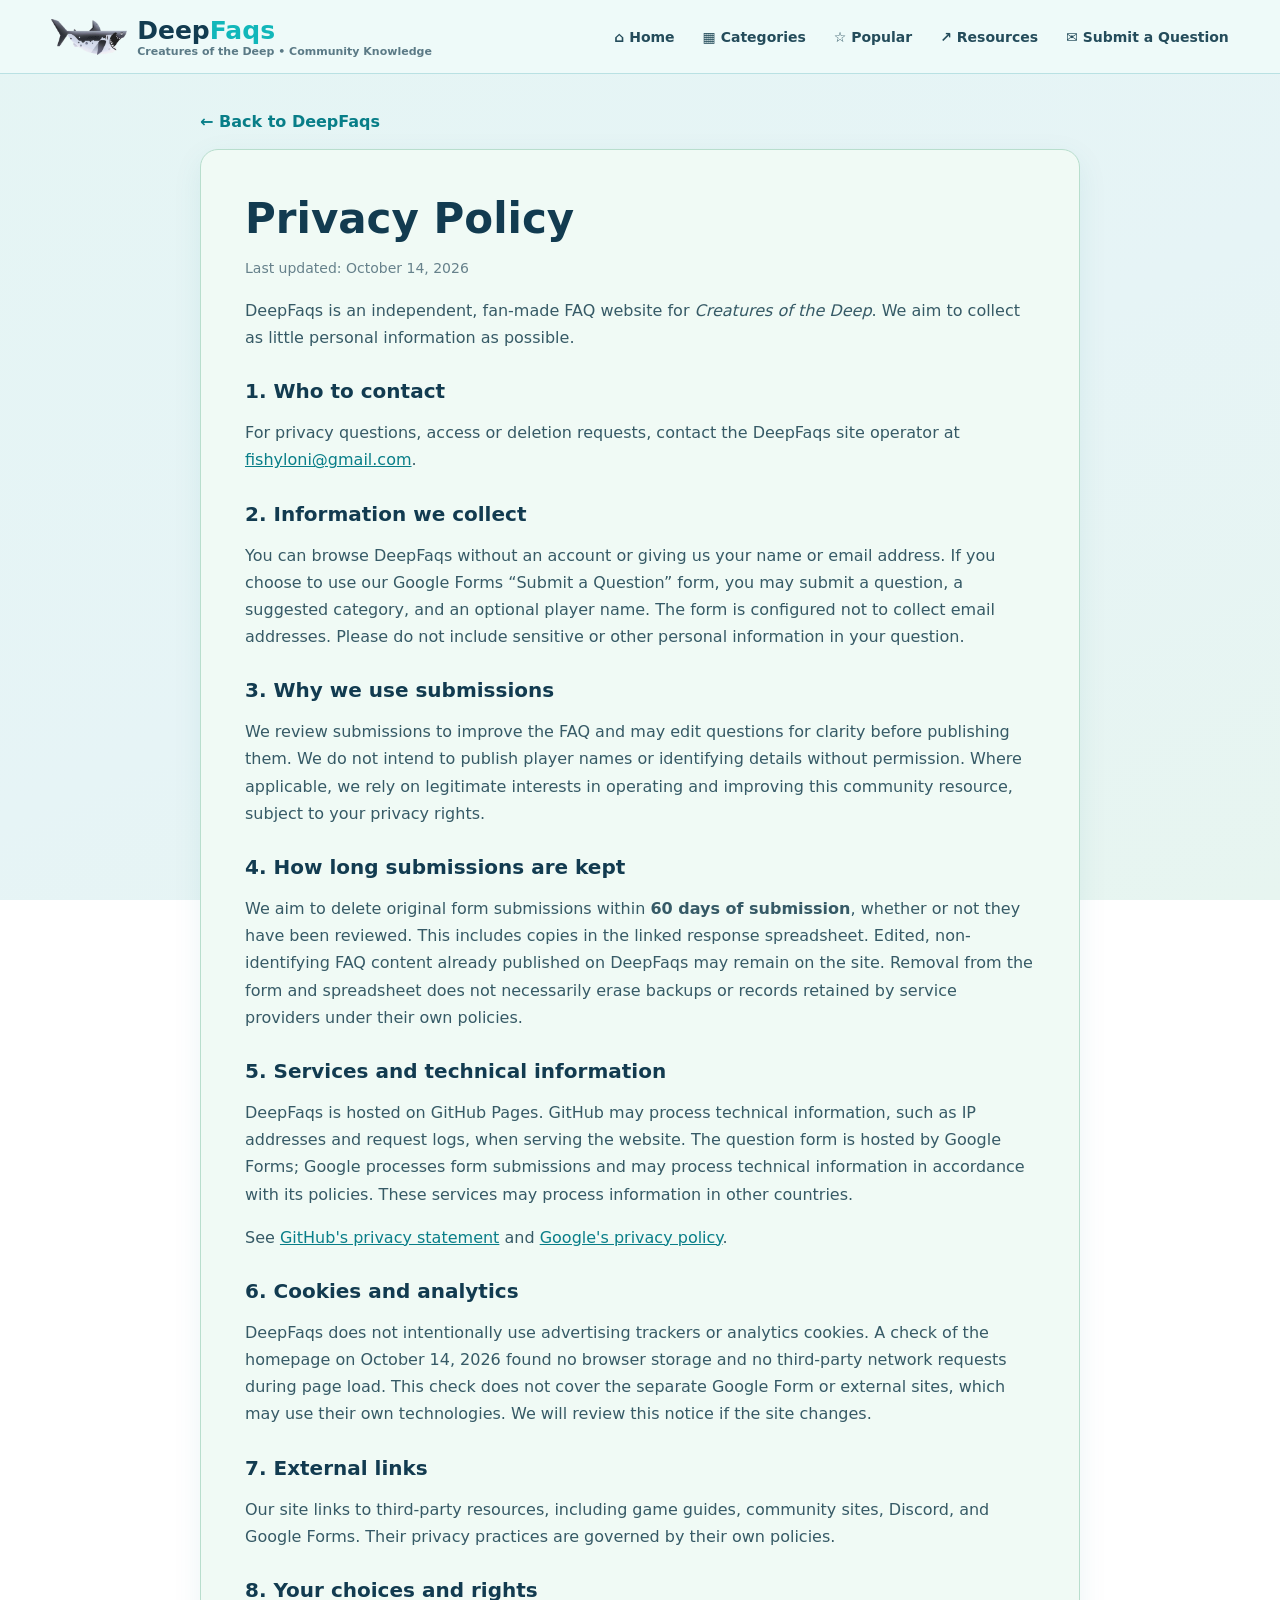
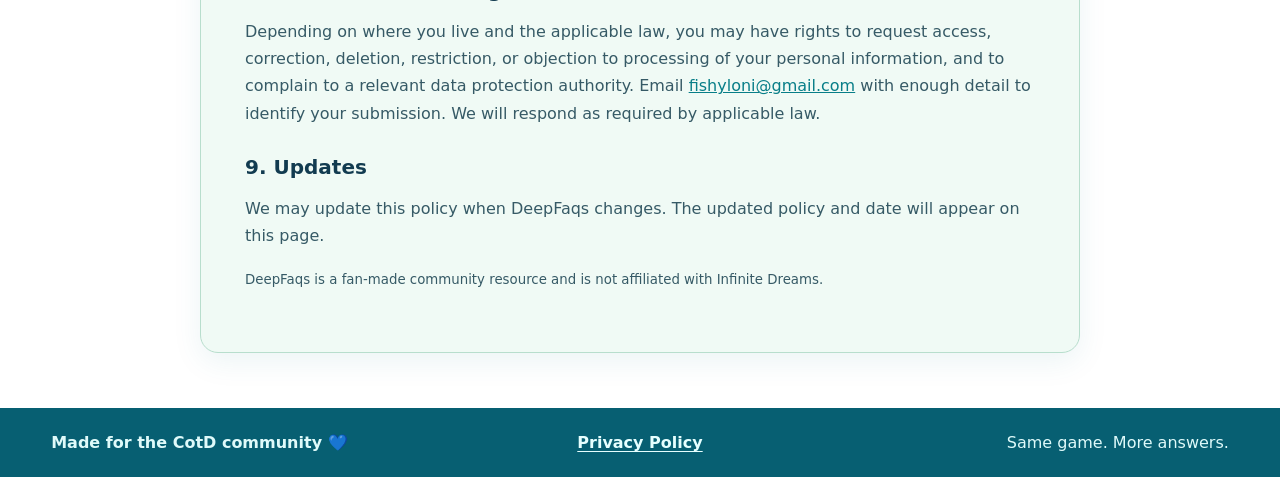
==== privacy.html @ 6b86ec0f "Add files via upload" ====
<!doctype html>
<html lang="en">
<head>
<meta charset="utf-8"><meta name="viewport" content="width=device-width,initial-scale=1">
<title>Privacy Policy — DeepFaqs</title>
<meta name="description" content="How DeepFaqs handles question submissions and visitor privacy.">
<link rel="stylesheet" href="styles.css">
</head>
<body>
<header>
  <a class="brand" href="index.html#home"><img class="brand-shark" src="assets/deepfaqs-shark.png" alt=""><span><b>Deep<span>Faqs</span></b><small>Creatures of the Deep • Community Knowledge</small></span></a>
  <nav><a href="index.html#home">⌂ Home</a><a href="index.html#categories">▦ Categories</a><a href="index.html#popular">☆ Popular</a><a href="index.html#resources">↗ Resources</a><a href="index.html#submit-question">✉ Submit a Question</a></nav>
</header>
<main class="privacy-main">
  <a class="privacy-back" href="index.html">← Back to DeepFaqs</a>
  <article class="privacy-panel">
    <h1>Privacy Policy</h1>
    <p class="privacy-updated">Last updated: October 14, 2026</p>
    <p>DeepFaqs is an independent, fan-made FAQ website for <em>Creatures of the Deep</em>. We aim to collect as little personal information as possible.</p>
    <h2>1. Who to contact</h2>
    <p>For privacy questions, access or deletion requests, contact the DeepFaqs site operator at <a href="mailto:fishyloni@gmail.com">fishyloni@gmail.com</a>.</p>
    <h2>2. Information we collect</h2>
    <p>You can browse DeepFaqs without an account or giving us your name or email address. If you choose to use our Google Forms “Submit a Question” form, you may submit a question, a suggested category, and an optional player name. The form is configured not to collect email addresses. Please do not include sensitive or other personal information in your question.</p>
    <h2>3. Why we use submissions</h2>
    <p>We review submissions to improve the FAQ and may edit questions for clarity before publishing them. We do not intend to publish player names or identifying details without permission. Where applicable, we rely on legitimate interests in operating and improving this community resource, subject to your privacy rights.</p>
    <h2>4. How long submissions are kept</h2>
    <p>We aim to delete original form submissions within <strong>60 days of submission</strong>, whether or not they have been reviewed. This includes copies in the linked response spreadsheet. Edited, non-identifying FAQ content already published on DeepFaqs may remain on the site. Removal from the form and spreadsheet does not necessarily erase backups or records retained by service providers under their own policies.</p>
    <h2>5. Services and technical information</h2>
    <p>DeepFaqs is hosted on GitHub Pages. GitHub may process technical information, such as IP addresses and request logs, when serving the website. The question form is hosted by Google Forms; Google processes form submissions and may process technical information in accordance with its policies. These services may process information in other countries.</p>
    <p>See <a href="https://docs.github.com/en/site-policy/privacy-policies/github-general-privacy-statement" target="_blank" rel="noopener noreferrer">GitHub's privacy statement</a> and <a href="https://policies.google.com/privacy" target="_blank" rel="noopener noreferrer">Google's privacy policy</a>.</p>
    <h2>6. Cookies and analytics</h2>
    <p>DeepFaqs does not intentionally use advertising trackers or analytics cookies. A check of the homepage on October 14, 2026 found no browser storage and no third-party network requests during page load. This check does not cover the separate Google Form or external sites, which may use their own technologies. We will review this notice if the site changes.</p>
    <h2>7. External links</h2>
    <p>Our site links to third-party resources, including game guides, community sites, Discord, and Google Forms. Their privacy practices are governed by their own policies.</p>
    <h2>8. Your choices and rights</h2>
    <p>Depending on where you live and the applicable law, you may have rights to request access, correction, deletion, restriction, or objection to processing of your personal information, and to complain to a relevant data protection authority. Email <a href="mailto:fishyloni@gmail.com">fishyloni@gmail.com</a> with enough detail to identify your submission. We will respond as required by applicable law.</p>
    <h2>9. Updates</h2>
    <p>We may update this policy when DeepFaqs changes. The updated policy and date will appear on this page.</p>
    <p><small>DeepFaqs is a fan-made community resource and is not affiliated with Infinite Dreams.</small></p>
  </article>
</main>
<footer><b>Made for the CotD community 💙</b><a href="privacy.html" aria-current="page">Privacy Policy</a><span>Same game. More answers.</span></footer>
</body>
</html>
---- styles.css ----
:root{--ink:#123b50;--teal:#12bec2;--deep:#075f72;--line:#d7edf1;--panel:rgba(255,255,255,.95)}
*{box-sizing:border-box}html{scroll-behavior:smooth}body{margin:0;font-family:Inter,ui-rounded,"Arial Rounded MT Bold",system-ui,sans-serif;color:var(--ink);background:#eaf8f7}
header{height:74px;background:rgba(255,255,255,.96);display:flex;align-items:center;justify-content:space-between;padding:0 max(4vw,28px);position:sticky;top:0;z-index:10;border-bottom:1px solid #d8eef1}
.brand{display:flex;align-items:center;gap:10px;text-decoration:none;color:var(--ink)}.brand .fish{font-size:32px}.brand b{font-size:25px;display:block}.brand b span{color:#12b7ba}.brand small{display:block;color:#5b7a86;font-size:11px;font-weight:700}
nav{display:flex;gap:28px}nav a{text-decoration:none;color:#244c5b;font-weight:800;font-size:14px}
.hero{min-height:400px;background:linear-gradient(90deg,rgba(15,194,202,.78),rgba(0,151,168,.42)),url("assets/cotd-background.png") center/cover no-repeat;display:flex;align-items:center}
.hero-inner{width:min(1180px,92%);margin:auto;padding:55px 0}.hero h1{font-size:clamp(30px,4vw,54px);line-height:1.08;margin:0 0 28px;color:#fff;text-shadow:0 2px 12px #006b7680}.hero em{font-style:normal;color:#fff59b}
.search{height:66px;background:#fff;border-radius:16px;display:flex;align-items:center;max-width:820px;box-shadow:0 8px 24px #07576c35}.search span{font-size:30px;padding:0 18px;color:#168b9b}.search input{border:0;outline:0;width:100%;font-size:18px;color:var(--ink);background:transparent;padding-right:20px}
.try{margin-top:15px;color:#eaffff;font-weight:800}.try button{border:1px solid rgba(255,255,255,.65);background:rgba(255,255,255,.22);color:#fff;border-radius:20px;padding:7px 12px;margin:5px 3px;cursor:pointer}
main{padding-bottom:45px}.panel{width:min(1180px,92%);margin:28px auto;background:var(--panel);border:1px solid var(--line);border-radius:18px;box-shadow:0 9px 30px #0b718014;padding:26px}
.resources{display:grid;grid-template-columns:230px 34px 1fr 34px;align-items:center;gap:15px}.resource-title h2{font-size:27px;margin:0}.resource-title p,.heading p{color:#66818b;margin:7px 0 0}.resource-cards{display:grid;grid-template-columns:repeat(3,1fr);gap:14px}.resource-card{display:flex;align-items:center;gap:13px;padding:15px;border:1px solid var(--line);border-radius:14px;text-decoration:none;color:var(--ink);background:#fff}.resource-card:hover{transform:translateY(-2px);box-shadow:0 7px 18px #0b718018}.resource-icon{font-size:30px}.resource-card b{display:block}.resource-card small{color:#6b8791}.arrow{border:0;background:transparent;font-size:36px;color:#88a8b0;cursor:pointer}
.heading{display:flex;justify-content:space-between;align-items:center;margin-bottom:18px}.heading h2{margin:0;font-size:29px}.heading button{border:0;background:#e5f7f6;color:#087f86;border-radius:18px;padding:8px 14px;font-weight:800;cursor:pointer}
.category-grid{display:grid;grid-template-columns:repeat(5,1fr);gap:12px}.cat{border:1px solid var(--line);background:#fff;border-radius:14px;padding:17px 10px;text-align:center;cursor:pointer;color:var(--ink);font-weight:800}.cat:hover{background:#f1fbfb}.cat .ico{font-size:31px;display:block;margin-bottom:8px}
.faq-list{display:grid;gap:9px}.faq{border:1px solid var(--line);background:#fff;border-radius:12px;padding:13px 15px}.faq b{font-size:15px}.faq .pending{display:block;color:#8aa0a7;font-size:12px;margin-top:5px}
.popular-grid{display:grid;grid-template-columns:1fr 1fr;gap:10px 24px}.popular-item{padding:12px 14px;border-bottom:1px solid var(--line);font-weight:750}.popular-item span{float:right;color:#6fa6ad}
footer{background:#075f72;color:#dffafa;padding:25px max(4vw,28px);display:flex;justify-content:space-between}.hidden{display:none!important}
@media(max-width:850px){header nav{display:none}.resources{grid-template-columns:1fr}.resources .arrow{display:none}.resource-cards{grid-template-columns:1fr 1fr}.category-grid{grid-template-columns:repeat(3,1fr)}.popular-grid{grid-template-columns:1fr}}
@media(max-width:540px){.hero{min-height:370px}.hero-inner{padding:35px 0}.resource-cards{grid-template-columns:1fr}.category-grid{grid-template-columns:repeat(2,1fr)}.panel{padding:18px}footer{gap:8px;flex-direction:column}}

.brand-shark{
  width:76px;
  height:52px;
  object-fit:contain;
  transform:scaleX(-1);
  transform-origin:center;
  flex:0 0 auto;
}
@media(max-width:540px){
  .brand-shark{width:58px;height:40px}
}

.faq p{margin:8px 0 0;line-height:1.55;color:#3f626f}
.faq-links{display:flex;flex-wrap:wrap;gap:8px;margin-top:10px}
.faq-link{display:inline-block;text-decoration:none;color:#087f86;background:#e9f8f7;border:1px solid #cdeceb;border-radius:16px;padding:6px 10px;font-size:12px;font-weight:800}
.faq-link:hover{background:#dff4f2}

/* v0.1.14 — softer ocean color treatment; layout unchanged */
:root{--panel:rgba(230,247,247,.94);--line:#bcdfe2}
body{background:linear-gradient(155deg,#e5f5f4 0%,#dff2f6 48%,#eaf7ef 100%);background-attachment:fixed}
header{background:rgba(238,250,249,.97);border-bottom-color:#b9e1e3}
.search{background:#f2fffc;border:2px solid #a3e5e1;box-shadow:0 10px 26px #07576c30}
.panel{background:rgba(229,246,246,.94);border-color:#b9dfe2;box-shadow:0 9px 30px #0b718014}
.panel:has(.resources){background:rgba(216,241,233,.94)}
.resource-card{background:#e5f1fb;border-color:#c5e0ee}
.resource-card:nth-child(2){background:#e5f5f4;border-color:#bfe2de}
.resource-card:nth-child(3){background:#fff0d5;border-color:#efdcb8}
.cat{background:#e5f5f4;border-color:#c0e1dc;transition:background .15s,transform .15s}
.cat:nth-child(4n + 2){background:#e5f1fb;border-color:#c5dfee}
.cat:nth-child(4n + 3){background:#fff0d5;border-color:#eddab5}
.cat:nth-child(4n){background:#d8f1e9;border-color:#b9dfd2}
.cat:hover{background:#c6ece9;transform:translateY(-2px)}
.faq{background:#f0faf9;border-color:#c4e5e5}
.faq:nth-child(even){background:#e7f3fc;border-color:#c7dfea}
.faq:nth-child(4n){background:#fef3df;border-color:#eddfc2}
.popular-item{background:rgba(255,255,255,.24);border-radius:8px;border-bottom-color:#bddde0}
.faq-link{background:#d9f3ef}


/* v0.1.15 — consistent section color identities, muted sand */
body{background:linear-gradient(155deg,#e5f5f4 0%,#e6f4f6 55%,#e7f5f0 100%);background-attachment:fixed}
/* Community: coordinated ocean blue */
#resources.panel{background:#e3f0fc;border-color:#c4ddec}
#resources .resource-card,#resources .resource-card:nth-child(2),#resources .resource-card:nth-child(3){background:#f0f7fe;border-color:#c9dfef}
#resources .resource-card:hover{background:#d6eafb}
/* Categories: coordinated seafoam, not random alternating colors */
#categories.panel{background:#ddf3f1;border-color:#b7e0da}
#categories .cat,#categories .cat:nth-child(4n + 2),#categories .cat:nth-child(4n + 3),#categories .cat:nth-child(4n){background:#effaf8;border-color:#c0e2dc}
#categories .cat:hover{background:#ccece7}
/* Popular: quieter warm sand */
#popular.panel{background:#f4ebd9;border-color:#e6d9c0}
#popular .popular-item{background:#fbf5e9;border-bottom-color:#e3d5bd}
/* Search and FAQ details: unified lagoon green */
#searchPanel.panel,#categoryPanel.panel{background:#ddf1e9;border-color:#b8decd}
#searchPanel .faq,#categoryPanel .faq,#searchPanel .faq:nth-child(even),#categoryPanel .faq:nth-child(even),#searchPanel .faq:nth-child(4n),#categoryPanel .faq:nth-child(4n){background:#f0faf5;border-color:#c4e3d5}
#searchPanel .faq-link,#categoryPanel .faq-link{background:#dff3e9;border-color:#b7dfcd}

/* v0.1.16 — deepen section panes for button contrast */
#resources.panel{background:#bbdceb;border-color:#9bc8de}
#categories.panel{background:#b7ddd5;border-color:#96c9bf}

/* v0.1.18 — navigable popular questions and question submission */
.popular-item{display:block;width:100%;text-align:left;color:var(--ink);font:inherit;font-weight:750;cursor:pointer;border:1px solid #e3d5bd;border-radius:9px;transition:background .15s,transform .15s,box-shadow .15s}
.popular-item:hover,.popular-item:focus-visible{background:#fffaf1!important;transform:translateY(-2px);box-shadow:0 4px 12px #866c3820;outline-color:#0d8990}
.popular-item span{font-size:22px;line-height:1}
.faq{scroll-margin-top:100px}
.faq-highlight{outline:3px solid #159c9d;outline-offset:2px;box-shadow:0 0 0 6px #159c9d1b;background:#fff!important;transition:box-shadow .2s}
.submit-question{display:flex;align-items:center;justify-content:space-between;gap:24px;background:#dceee9;border-color:#a9d5c9}
.submit-copy h2{font-size:29px;margin:0 0 8px}
.submit-copy p{margin:0;color:#416b70;line-height:1.5;max-width:680px}
.submit-button{display:inline-flex;align-items:center;justify-content:center;flex-shrink:0;border-radius:14px;padding:14px 22px;background:#087e88;color:white;text-decoration:none;font-weight:800;box-shadow:0 5px 15px #087e8825}
.submit-button:hover,.submit-button:focus-visible{background:#05646e}
@media(max-width:650px){.submit-question{flex-direction:column;align-items:stretch}.submit-button{width:100%}}

/* v0.1.26 — privacy footer link and standalone policy page */
footer a{color:#e6ffff;text-decoration:underline;text-underline-offset:3px;font-weight:700}
footer a:hover,footer a:focus-visible{color:#fff}
.privacy-main{width:min(880px,92%);margin:38px auto 55px;padding:0}
.privacy-panel{background:#f0faf5;border:1px solid #b8decd;border-radius:18px;padding:clamp(22px,4vw,44px);box-shadow:0 9px 30px #0b718014}
.privacy-panel h1{margin:0 0 8px;font-size:clamp(30px,4vw,42px)}
.privacy-panel h2{font-size:20px;margin:28px 0 8px}
.privacy-panel p,.privacy-panel li{line-height:1.7;color:#365a66}
.privacy-panel a{color:#087e88;overflow-wrap:anywhere}
.privacy-updated{font-size:14px;color:#66818b!important}
.privacy-back{display:inline-block;margin-bottom:18px;color:#087e88;font-weight:800;text-decoration:none}
@media(max-width:850px){footer{flex-wrap:wrap;gap:10px}}

/* v0.1.27 — centered footer privacy link */
footer{display:grid;grid-template-columns:1fr auto 1fr;align-items:center;column-gap:20px}
footer>a{justify-self:center;text-align:center}
footer>span{justify-self:end;text-align:right}
@media(max-width:650px){footer{display:flex;flex-direction:column;align-items:center;text-align:center;gap:10px}footer>span{text-align:center}}
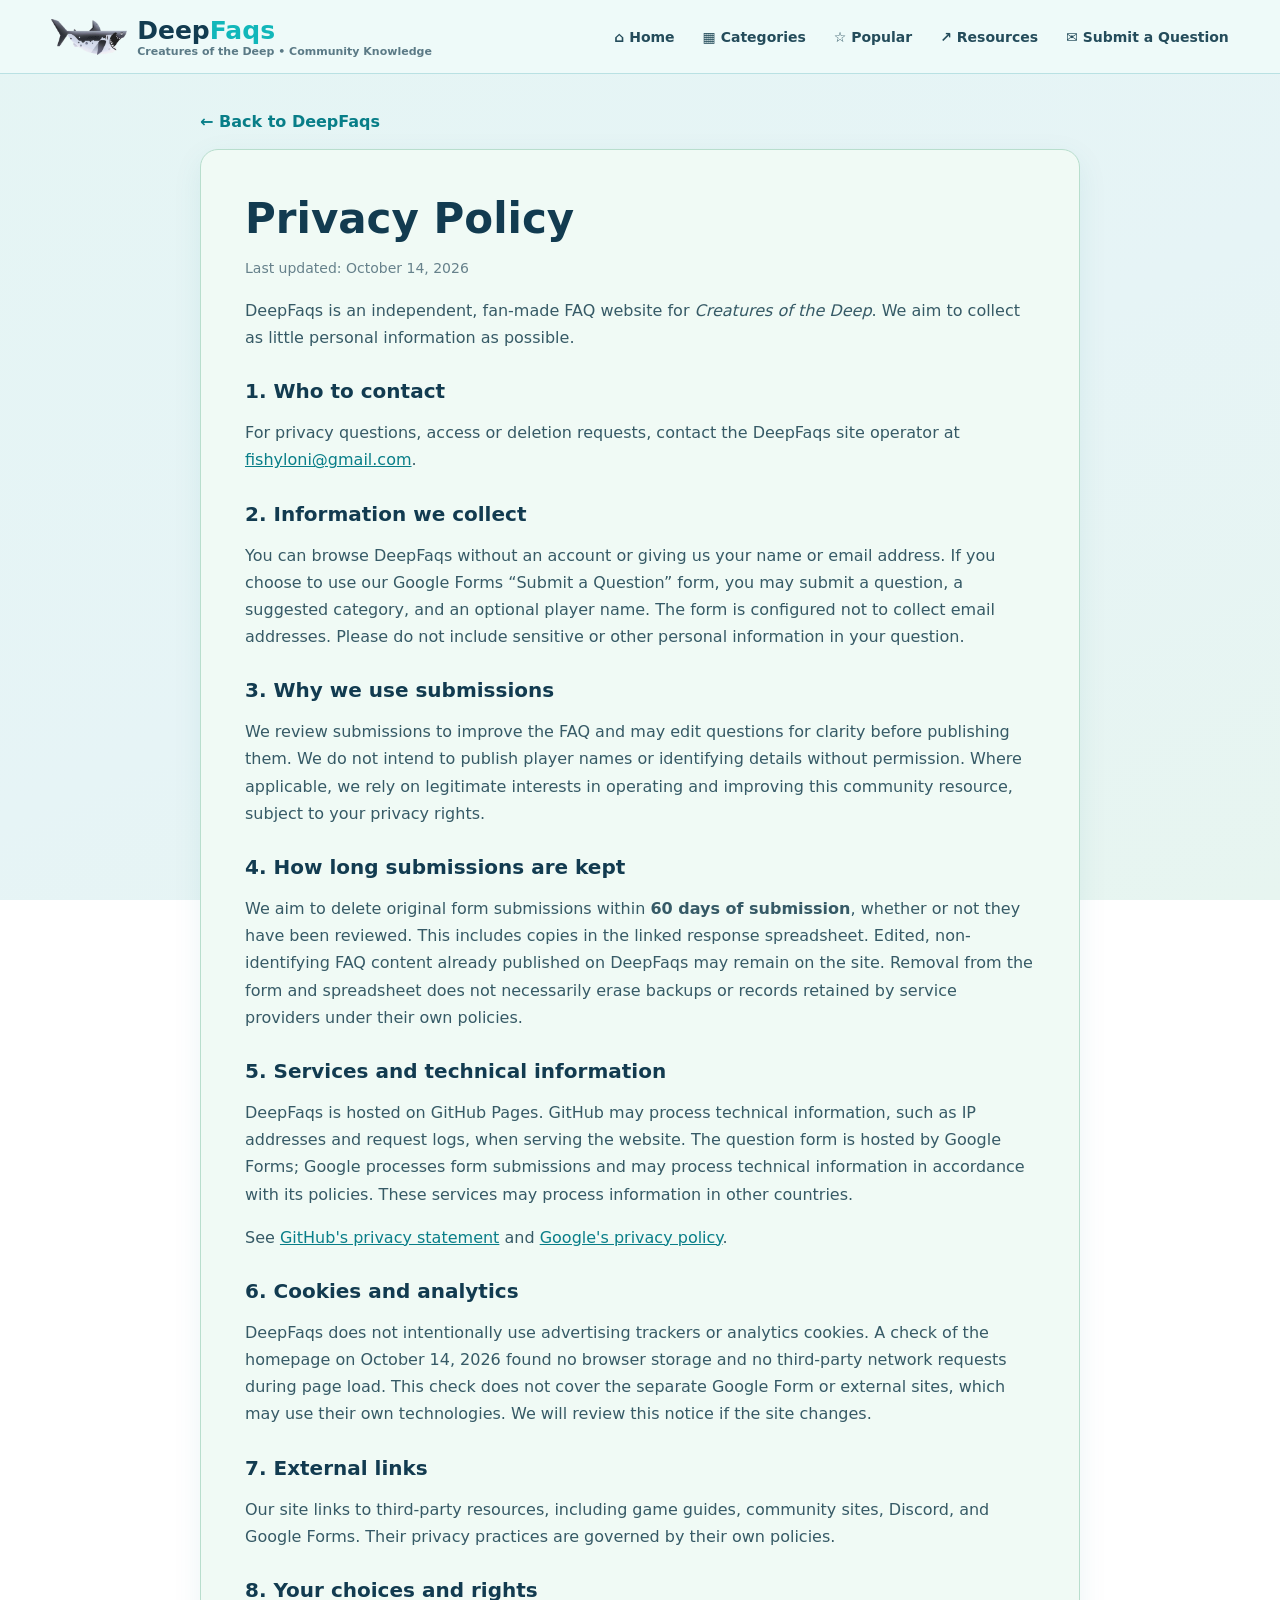
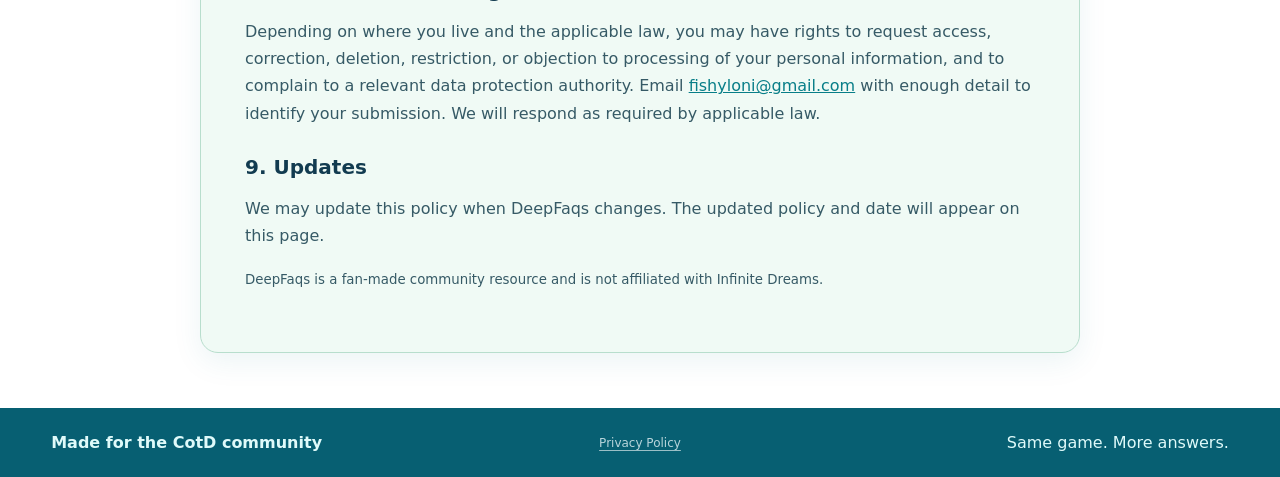
==== commit ea4b92dc: "Add files via upload" ====
--- a/privacy.html
+++ b/privacy.html
@@ -39,6 +39,6 @@
     <p><small>DeepFaqs is a fan-made community resource and is not affiliated with Infinite Dreams.</small></p>
   </article>
 </main>
-<footer><b>Made for the CotD community 💙</b><a href="privacy.html" aria-current="page">Privacy Policy</a><span>Same game. More answers.</span></footer>
+<footer><b>Made for the CotD community</b><a href="privacy.html" aria-current="page">Privacy Policy</a><span>Same game. More answers.</span></footer>
 </body>
 </html>
--- a/styles.css
+++ b/styles.css
@@ -110,3 +110,7 @@
 footer>a{justify-self:center;text-align:center}
 footer>span{justify-self:end;text-align:right}
 @media(max-width:650px){footer{display:flex;flex-direction:column;align-items:center;text-align:center;gap:10px}footer>span{text-align:center}}
+
+/* v0.1.31 — quieter, centered privacy link */
+footer>a[href="privacy.html"]{font-size:12px;font-weight:400;color:#b8d5db;text-decoration-color:#9bbfc6;text-underline-offset:3px}
+footer>a[href="privacy.html"]:hover,footer>a[href="privacy.html"]:focus-visible{color:#ffffff}
